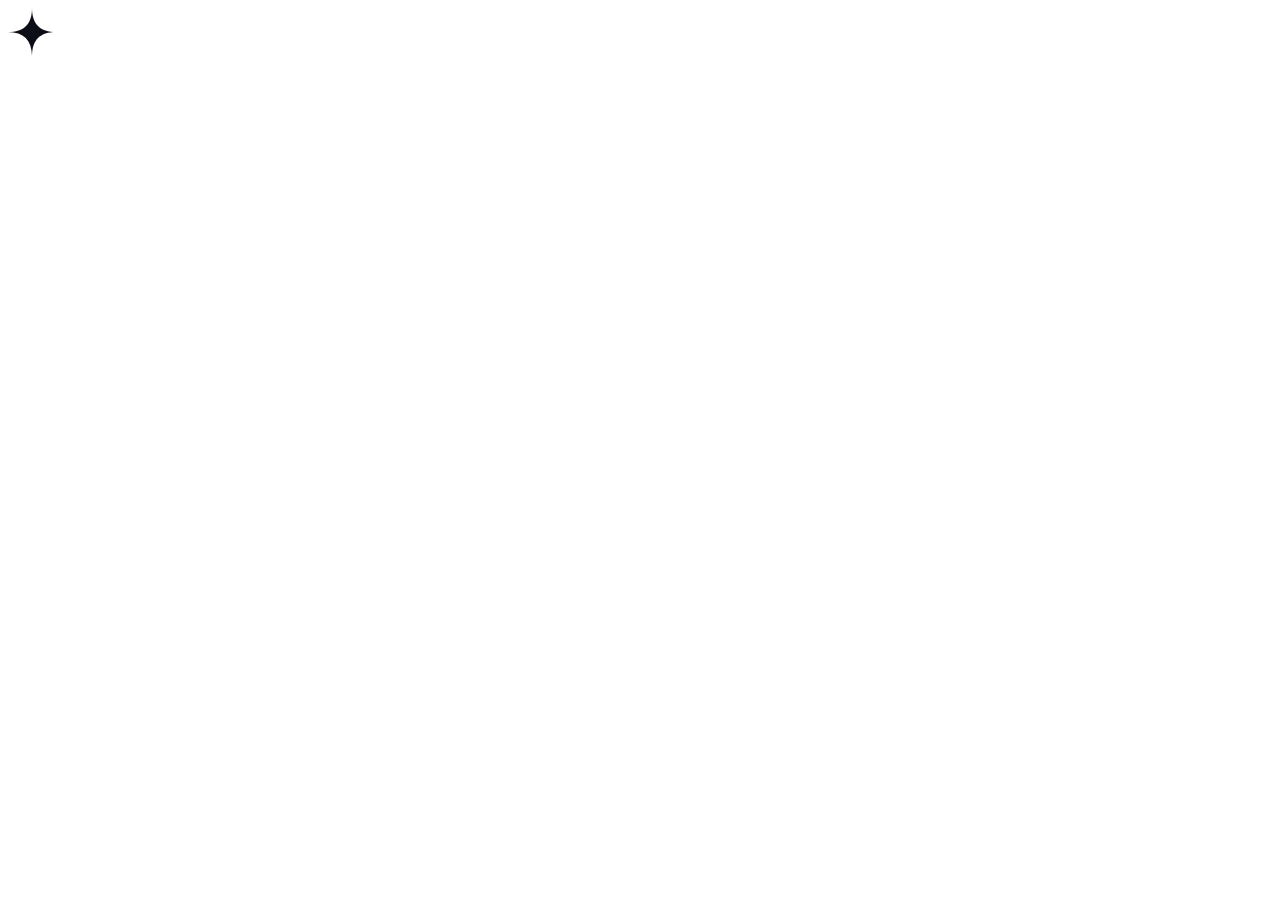
==== index.html @ 9ba0593e "update: adding structures and updating README.md" ====
<!DOCTYPE html>
<html lang="en">
<head>
    <meta charset="UTF-8">
    <meta name="viewport" content="width=device-width, initial-scale=1.0">
    <link rel="stylesheet" href="./css/variables.css">
    <link rel="stylesheet" href="./css/reset.css">
    <link rel="stylesheet" href="./css/styles.css">
    <title>Space Tourism Web</title>
</head>
<body>
    <header>
        <svg xmlns="http://www.w3.org/2000/svg" width="48" height="48">
            <g fill="none" fill-rule="evenodd"><circle cx="24" cy="24" r="24" fill="#FFF"/>
                <path fill="#0B0D17" d="M24 0c0 16-8 24-24 24 15.718.114 23.718 8.114 24 24 0-16 8-24 24-24-16 0-24-8-24-24z"/>
            </g>
        </svg>
    </header>
</body>
</html>
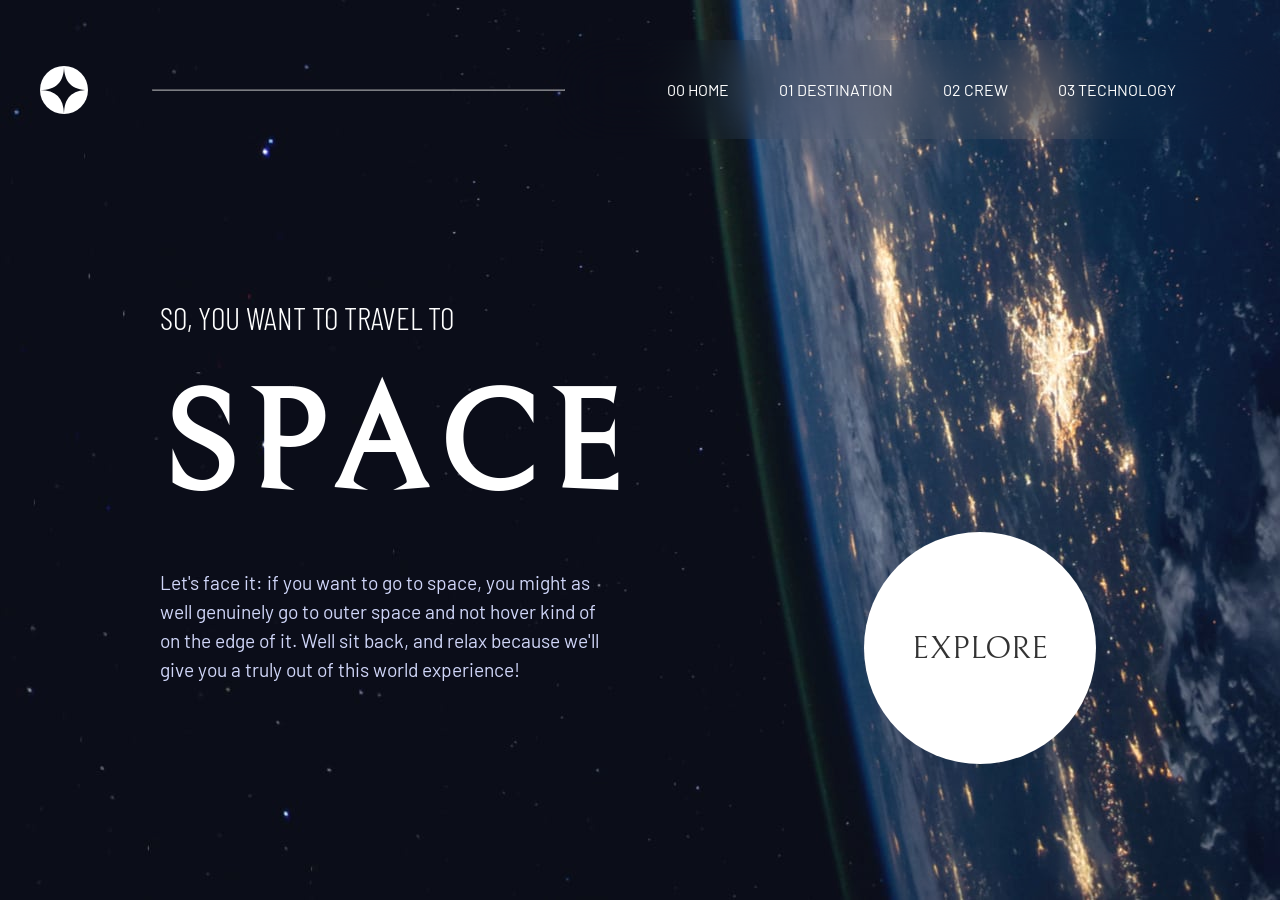
==== commit fee77650: "adding CSS and layout for index.html" ====
--- a/index.html
+++ b/index.html
@@ -3,6 +3,9 @@
 <head>
     <meta charset="UTF-8">
     <meta name="viewport" content="width=device-width, initial-scale=1.0">
+    <link rel="preconnect" href="https://fonts.googleapis.com">
+    <link rel="preconnect" href="https://fonts.gstatic.com" crossorigin>
+    <link href="https://fonts.googleapis.com/css2?family=Bellefair&family=Barlow+Condensed:wght@400;700&family=Barlow&display=swap" rel="stylesheet">
     <link rel="stylesheet" href="./css/variables.css">
     <link rel="stylesheet" href="./css/reset.css">
     <link rel="stylesheet" href="./css/styles.css">
@@ -15,6 +18,38 @@
                 <path fill="#0B0D17" d="M24 0c0 16-8 24-24 24 15.718.114 23.718 8.114 24 24 0-16 8-24 24-24-16 0-24-8-24-24z"/>
             </g>
         </svg>
+
+        <hr class="header-line">
+
+        <nav>
+            <ul>
+                <li>
+                    <a href="index.html">
+                        <span class="nav-number">00</span> HOME</a>
+                </li>
+                <li>
+                    <a href="destination.html">
+                        <span class="nav-number">01</span> DESTINATION</a>
+                </li>
+                <li>
+                    <a href="crew.html">
+                        <span class="nav-number">02</span> CREW</a>
+                </li>
+                <li>
+                    <a href="technology.html">
+                        <span class="nav-number">03</span> TECHNOLOGY</a>
+                </li>
+            </ul>
+        </nav>
     </header>
+
+    <main>
+        <section class="home-text">
+            <p>SO, YOU WANT TO TRAVEL TO</p>
+            <h1>SPACE</h1>
+            <p>Let's face it: if you want to go to space, you might as well genuinely go to outer space and not hover kind of on the edge of it. Well sit back, and relax because we'll give you a truly out of this world experience!</p>
+        </section>
+        <a href="destination.html">EXPLORE</a>
+    </main>
 </body>
 </html>
--- a/css/variables.css
+++ b/css/variables.css
@@ -0,0 +1,9 @@
+:root {
+    --space-bg: #0b0d17;
+    --text-main: #FFFFFF;
+    --text-muted: #d0d6f9;
+    --space-accent: #383b4b;
+    --font-serif: 'Bellefair', serif;
+    --font-condense: 'Barlow Condensed', sans-serif;
+    --font-body: 'Barlow', sans-serif;
+}
--- a/css/styles.css
+++ b/css/styles.css
@@ -0,0 +1,98 @@
+/*HOME*/
+
+body {
+    background-image: url('../assets/home/background-home-desktop.jpg');
+    background-size: cover;
+    background-position: center;
+    min-height: 100vh;
+    display: flex;
+    flex-direction: column;
+}
+
+/*HOME-HEADER*/
+
+header {
+    display: flex;
+    justify-content: space-between;
+    margin: 40px;
+}
+
+header svg {
+    align-self: center;
+}
+
+header nav {
+   background-color: rgba(255, 255, 255, 0.001);
+   backdrop-filter: blur(30px);
+   -webkit-backdrop-filter: blur(30px);
+   padding: 2.5rem 7rem;
+   margin-right: -3rem;
+}
+
+header .header-line {
+    flex: 1;
+    height: 1px;
+    align-self: center;
+    margin-left: 4rem;
+    margin-right: -10px;
+    position: relative;
+    z-index: 2;
+    opacity: 0.5;
+}
+
+header nav ul {
+    display: flex;
+    gap: 50px;
+}
+
+/*HOME-MAIN*/
+
+main {
+    flex: 1;
+    display: flex;
+    align-items: center;
+    justify-content: space-between;
+    padding: 0 10rem;
+    padding-bottom: 6rem;
+    position: relative;
+}
+
+main a {
+    display: flex;
+    justify-content: center;
+    align-items: center;
+    background-color: var(--text-main);
+    color: rgba(0, 0, 0,  0.8);
+    margin-right: 40px;
+    font-size: 2rem;
+    padding: 2rem 3rem;
+    border-radius: 50%;
+    font-family: var(--font-serif);
+    aspect-ratio: 1/1;
+    position: absolute;
+    bottom: 8.5rem;
+    right: 9rem;
+}
+
+main .home-text h1 {
+    margin-left: 1px;
+    margin-bottom: 40px;
+    font-size: 8.9rem;
+    letter-spacing: 10px;
+    font-family: var(--font-serif);
+}
+
+main .home-text p:first-child {
+    margin-bottom: 30px;
+    font-size: 2rem;
+    font-weight: 300;
+    font-family: var(--font-condense);
+}
+
+main .home-text p:last-child {
+    font-size: 1.2rem;
+    max-width: 450px;
+    color: var(--text-muted);
+    line-height: 1.5;
+
+}
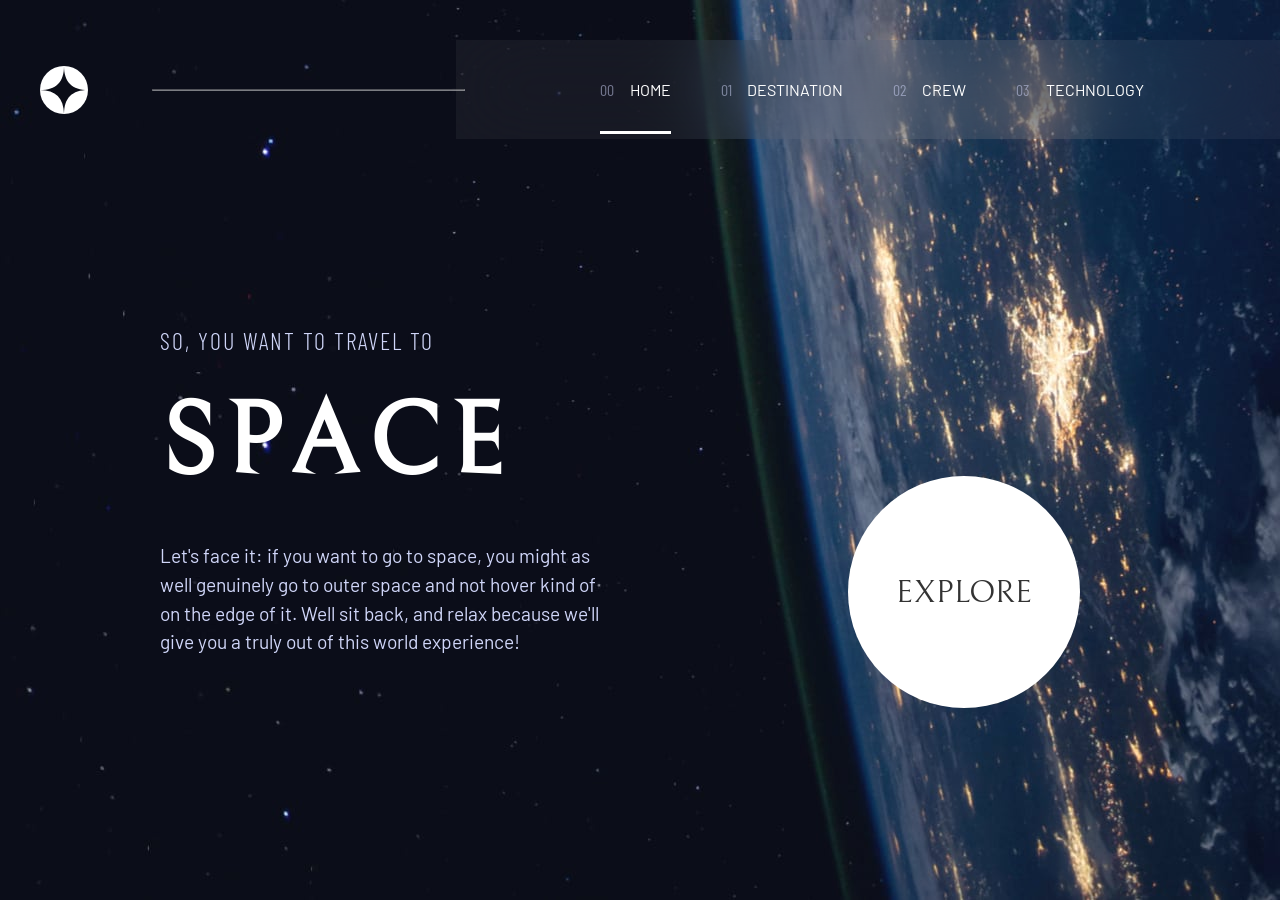
==== commit 9c4fc622: "update: fixing some errors and adding aria" ====
--- a/index.html
+++ b/index.html
@@ -5,51 +5,53 @@
     <meta name="viewport" content="width=device-width, initial-scale=1.0">
     <link rel="preconnect" href="https://fonts.googleapis.com">
     <link rel="preconnect" href="https://fonts.gstatic.com" crossorigin>
-    <link href="https://fonts.googleapis.com/css2?family=Bellefair&family=Barlow+Condensed:wght@400;700&family=Barlow&display=swap" rel="stylesheet">
+    <link href="https://fonts.googleapis.com/css2?family=Bellefair&family=Barlow+Condensed:wght@300;400;700&family=Barlow&display=swap" rel="stylesheet">
     <link rel="stylesheet" href="./css/variables.css">
     <link rel="stylesheet" href="./css/reset.css">
     <link rel="stylesheet" href="./css/styles.css">
     <title>Space Tourism Web</title>
 </head>
-<body>
+<body class="home-body">
     <header>
-        <svg xmlns="http://www.w3.org/2000/svg" width="48" height="48">
+        <svg xmlns="http://www.w3.org/2000/svg" width="48" height="48" aria-label="space-tourism logo" role="img">
             <g fill="none" fill-rule="evenodd"><circle cx="24" cy="24" r="24" fill="#FFF"/>
                 <path fill="#0B0D17" d="M24 0c0 16-8 24-24 24 15.718.114 23.718 8.114 24 24 0-16 8-24 24-24-16 0-24-8-24-24z"/>
             </g>
         </svg>
 
-        <hr class="header-line">
-
-        <nav>
+        <hr class="header-line" aria-hidden="true">
+        <button class="hamburger" aria-label="Open navigation menu" aria-expanded="false" aria-controls="nav-menu">&#9776;</button>
+        <nav aria-label="main navigation">
             <ul>
                 <li>
-                    <a href="index.html">
-                        <span class="nav-number">00</span> HOME</a>
+                    <a href="index.html" class="active" aria-current="page">
+                        <span class="nav-number" aria-hidden="true">00</span> HOME</a>
                 </li>
                 <li>
                     <a href="destination.html">
-                        <span class="nav-number">01</span> DESTINATION</a>
+                        <span class="nav-number" aria-hidden="true">01</span> DESTINATION</a>
                 </li>
                 <li>
                     <a href="crew.html">
-                        <span class="nav-number">02</span> CREW</a>
+                        <span class="nav-number" aria-hidden="true">02</span> CREW</a>
                 </li>
                 <li>
                     <a href="technology.html">
-                        <span class="nav-number">03</span> TECHNOLOGY</a>
+                        <span class="nav-number" aria-hidden="true">03</span> TECHNOLOGY</a>
                 </li>
             </ul>
         </nav>
     </header>
 
-    <main>
+    <main class="home-main" aria-label="home">
         <section class="home-text">
             <p>SO, YOU WANT TO TRAVEL TO</p>
             <h1>SPACE</h1>
             <p>Let's face it: if you want to go to space, you might as well genuinely go to outer space and not hover kind of on the edge of it. Well sit back, and relax because we'll give you a truly out of this world experience!</p>
         </section>
-        <a href="destination.html">EXPLORE</a>
+        <a href="destination.html" class="explore-button" aria-label="Explore destinations">EXPLORE</a>
     </main>
+
+    <script src="./js/main.js"></script>
 </body>
 </html>
--- a/css/styles.css
+++ b/css/styles.css
@@ -1,7 +1,24 @@
+h1, h2 {
+    font-family: var(--font-serif);
+}
+
+p {
+    font-family: var(--font-body);
+    color: var(--text-muted);
+}
+
+.section-number, .nav-number {
+    font-family: var(--font-condense);
+    color: var(--text-muted);
+    opacity: 0.5;
+}
+
+
+
+
 /*HOME*/
 
 body {
-    background-image: url('../assets/home/background-home-desktop.jpg');
     background-size: cover;
     background-position: center;
     min-height: 100vh;
@@ -9,7 +26,11 @@
     flex-direction: column;
 }
 
-/*HOME-HEADER*/
+body.home-body {
+    background-image: url('../assets/home/background-home-desktop.jpg');
+}
+
+/*HEADER*/
 
 header {
     display: flex;
@@ -21,12 +42,20 @@
     align-self: center;
 }
 
+header button {
+    display: none;
+}
+
 header nav {
-   background-color: rgba(255, 255, 255, 0.001);
-   backdrop-filter: blur(30px);
+   background-color: rgba(255, 255, 255, 0.05);
+   backdrop-filter: blur(40px);
    -webkit-backdrop-filter: blur(30px);
-   padding: 2.5rem 7rem;
+   padding: 2.5rem 9rem;
    margin-right: -3rem;
+}
+
+header .nav-number {
+    margin-right: 0.8rem;
 }
 
 header .header-line {
@@ -34,20 +63,29 @@
     height: 1px;
     align-self: center;
     margin-left: 4rem;
-    margin-right: -10px;
+    margin-right: -0.6rem;
     position: relative;
     z-index: 2;
     opacity: 0.5;
 }
 
+header button {
+    display: none;
+}
+
 header nav ul {
     display: flex;
     gap: 50px;
 }
 
+header nav ul li a.active {
+    padding-bottom: 2rem;
+    border-bottom: 3px solid white;
+}
+
 /*HOME-MAIN*/
 
-main {
+.home-main {
     flex: 1;
     display: flex;
     align-items: center;
@@ -57,42 +95,706 @@
     position: relative;
 }
 
-main a {
+.home-main .explore-button {
     display: flex;
     justify-content: center;
     align-items: center;
+    align-self: flex-end;
     background-color: var(--text-main);
     color: rgba(0, 0, 0,  0.8);
-    margin-right: 40px;
+    margin: auto 40px 6rem 0;
     font-size: 2rem;
     padding: 2rem 3rem;
     border-radius: 50%;
     font-family: var(--font-serif);
     aspect-ratio: 1/1;
-    position: absolute;
-    bottom: 8.5rem;
-    right: 9rem;
-}
-
-main .home-text h1 {
+}
+
+.home-main .home-text h1 {
     margin-left: 1px;
     margin-bottom: 40px;
-    font-size: 8.9rem;
+    font-size: clamp(3rem, 8vw, 9rem);
     letter-spacing: 10px;
     font-family: var(--font-serif);
 }
 
-main .home-text p:first-child {
+.home-main .home-text p:first-child {
     margin-bottom: 30px;
-    font-size: 2rem;
+    font-size: 1.5rem;
+    letter-spacing: 2px;
     font-weight: 300;
     font-family: var(--font-condense);
 }
 
-main .home-text p:last-child {
+.home-main .home-text p:last-child {
     font-size: 1.2rem;
     max-width: 450px;
     color: var(--text-muted);
     line-height: 1.5;
 
-}+}
+
+
+
+/*DESTINATION*/
+
+body.destination-body {
+    background-image: url('../assets/destination/background-destination-desktop.jpg')
+}
+
+#planet-img {
+    transition: opacity 0.25s ease;
+}
+
+#planet-name {
+    text-transform: uppercase;
+}
+
+.destination-main {
+    display: flex;
+    gap: 50px;
+    padding: 0 10rem;
+}
+
+.section-number {
+    margin-right: 1.5rem;
+}
+
+.destination-main .destination-option {
+    display: flex;
+    flex-direction: column;
+    flex: 1;
+    align-items: center;
+}
+
+.destination-main .destination-stats {
+    display: flex;
+    gap: 6rem;
+}
+
+.destination-main .destination-description {
+    flex: 1;
+    max-width: clamp(300px, 35vw, 450px);
+    margin-top: 70px;
+    display: flex; 
+    flex-direction: column; 
+    justify-content: center;
+}
+
+.destination-main .destination-option img {
+    width: clamp(200px, 30vw, 480px);
+    height: clamp(200px, 30vw, 480px);
+    object-fit: contain;
+}
+
+.destination-option .section-number {
+    color: var(--text-muted);
+    margin-right: 1.5rem;
+
+}
+
+.destination-option h1 {
+    margin-bottom: 3.8rem;
+    align-self: flex-start;
+}
+
+.destination-description h2 {
+    margin-bottom: 1.6rem;
+    font-size: clamp(3rem, 6vw, 6.25rem);
+    font-family: var(--font-serif);
+}
+
+.destination-description p {
+    margin-bottom: 2.5rem;
+    font-size: 1.14rem;
+    line-height: 1.5;
+}
+
+.destination-description hr {
+    margin-bottom: 2rem;
+}
+
+.destination-stats .distance p:first-child, .destination-stats .time p:first-child {
+    margin: 0 0 10px 0;
+    font-size: 0.9rem;
+}
+
+.destination-stats .distance p:last-child, .destination-stats .time p:last-child {
+    text-transform: uppercase;
+    font-family: var(--font-serif);
+    font-size: 1.5rem;
+}
+
+
+.destination-main .destination-description .planet-choice ul {
+    display: flex;
+    gap: 40px;
+    margin-bottom: 2.5rem;
+}
+
+.destination-main .destination-description .planet-choice ul li a.active {
+    border-bottom: 3px solid white;
+    padding-bottom: 8px;
+}
+
+/*CREW*/
+
+body.crew-body {
+    background-image: url(../assets/crew/background-crew-desktop.jpg)
+}
+
+
+.crew-main {
+    display: flex;
+    gap: 10rem;
+    align-items: flex-end;
+    padding: 2rem 10rem 0 10rem;
+    position: relative;
+}
+
+#crew-name {
+    text-transform: uppercase;
+}
+
+#crew-role {
+    text-transform: uppercase;
+}
+
+.crew-main .title-section {
+    position: absolute;
+    top: 1rem;
+}
+.crew-main .crew-description {
+    display: flex;
+    flex-direction: column;
+    max-width: 500px;
+    align-self: center;
+    margin-top: 5rem;
+}
+
+.crew-description .crew-occupation {
+    margin-bottom: 1rem;
+    letter-spacing: 2px;
+    font-size: 1.3rem;
+}
+
+.crew-description h2 {
+    margin-bottom: 1.5rem;
+    font-size: 3rem;
+}
+
+.crew-description .crew-bio{
+    font-size: 1.1rem;
+    max-width: 450px;
+}
+
+.crew-main .crew-image img {
+    object-fit: contain;
+    width: clamp(300px, 40vw, 550px);
+    height: 600px;
+    object-position: bottom;
+    transition: opacity 0.25s ease;
+}
+
+.crew-main .crew-description ul {
+    display: flex;
+    gap: 20px;
+    margin-top: 5rem;
+    padding-top: 1rem;
+}
+
+.crew-description .crew-option ul li a{
+    opacity: 0.5;
+    transition: opacity 0.3s ease, transform 0.3s ease;
+    display: inline-block;
+}
+
+.crew-description .crew-option ul li a.active {
+    transform: scale(1.5);
+    opacity: 1;
+}
+
+/*TECHNOLOGY*/
+body.technology-body {
+    background-image: url('../assets/technology/background-technology-desktop.jpg')
+}
+
+.technology-main {
+    padding: 0 10rem;
+    display: flex;
+    flex-direction: column;
+}
+
+#technology-name {
+    text-transform: uppercase;
+}
+
+.technology-content {
+    display: flex;
+    align-items: center;
+    justify-content: space-between;
+    gap: 5rem;
+    padding: 1rem
+}
+
+.technology-main .title-section {
+    margin-bottom: 0.1rem;
+}
+
+
+.technology-content .technology-description {
+    max-width: 450px;
+}
+
+.technology-images img {
+    border-radius: 8px;
+    width: clamp(300px, 35vw, 500px);
+    height: clamp(400px, 70vh, 700px);
+    object-fit: cover;
+    transition: opacity 0.3s ease;
+}
+
+.technology-content .technology-list ul {
+    display: flex;
+    flex-direction: column;
+    gap: 4.9rem;
+}
+
+.technology-description .technology-title {
+    margin-bottom: 1rem;
+}
+
+.technology-description h2 {
+    margin-bottom: 1.5rem;
+    font-size: 2.7rem;
+    letter-spacing: 5px;
+}
+
+.technology-description .technology-explanation {
+    line-height: 1.5;
+    font-size: 1.1rem;
+}
+
+.technology-list ul li a {
+    font-size: 1.1rem;
+    font-weight: 600;
+    border: 1px solid white;
+    padding: 20px 25px;
+    border-radius: 50%;
+}
+
+.technology-list ul li a.active {
+    background-color: white;
+    color: black;
+}
+
+@media (max-width: 768px) {
+    /*HEADER*/
+    header {
+        margin: 0 20px 20px 20px;
+    }
+
+    header .header-line {
+        display: none;
+    }
+
+    header nav {
+        padding: 2rem 4rem;
+    }
+
+    header nav ul {
+        gap: 20px;
+    }
+
+    header nav ul li a {
+        font-family: var(--font-condense);
+        font-size: 0.9rem;
+        font-weight: 400;
+        letter-spacing: 3px;
+    }
+
+    .nav-number {
+        display: none;
+    }
+
+    /*HOME*/
+
+    body.home-body {
+        background-image: url('../assets/home/background-home-tablet.jpg')
+    }
+
+    .home-main {
+        flex-direction: column;
+        text-align: center;
+        align-items: center;
+        padding: 0 3rem;
+        gap: 40px;
+        margin: 4rem;
+    }
+
+    .home-main .explore-button {
+        align-self: center;
+        padding: 1.5rem 2rem;
+        margin: 3rem 20px 20px 20px;
+    }
+
+    .home-main .home-text h1 {
+        font-size: 9rem;
+    }
+
+    .home-main .home-text p:last-child {
+        font-size: 1.1rem;
+        margin: 0 20px 20px 20px;
+    }
+
+    /*DESTINATION*/
+
+    body.destination-body {
+        background-image: url('../assets/destination/background-destination-tablet.jpg')
+    }
+
+    .destination-main, .destination-option, .destination-description {
+        flex-direction: column;
+        align-items: center;
+        text-align: center;
+    }
+
+    .destination-main {
+        padding: 0;
+    }
+
+    #planet-img {
+        width: clamp(200px, 80vh, 350px);
+        height: clamp(200px, 80vh, 350px);
+    }
+
+    .destination-option {
+        width: 100%;
+        padding-left: 2rem;
+    }
+
+    .destination-option h1 {
+        align-self: flex-start;
+        margin-right: auto;
+        text-align: left;
+        margin-top: 3rem;
+        font-size: 1.5rem;
+    }
+
+    .destination-stats .distance p,
+    .destination-stats .time p {
+        white-space: nowrap;
+    }
+
+    /*CREW*/
+
+    body.crew-body {
+        background-image: url('../assets/crew/background-crew-tablet.jpg')
+    }
+    .crew-main {
+        flex-direction: column;
+        align-items: center;
+        padding: 2rem 3rem;
+        text-align: center;
+    }
+
+    .crew-description {
+        align-items: center;
+    }
+
+    #crew-image {
+        width: 80vw;
+        height: auto;
+        object-fit: cover;
+        object-position: top;
+        order: 2;
+    }
+
+    .crew-main h1 {
+        padding: 0;
+        margin-top: 2rem;
+        align-self: flex-start;
+        margin-right: auto;
+        font-size: 1.5rem;
+        text-align: left;
+    }
+
+    /*TECHNOLOGY*/
+
+    body.technology-body {
+        background-image: url('../assets/technology/background-technology-tablet.jpg')
+    }
+
+    .technology-main {
+        padding: 0;
+    }
+
+    .technology-content {
+        flex-direction: column;
+        align-items: center;
+    }
+
+    .technology-images {
+        width: 100%;
+        order: -1;
+    }
+
+    .technology-images img {
+        width: 100%;
+        height: clamp(200px, 80vh, 600px);
+        object-fit: cover;
+        padding-left: 0.5rem;
+    }
+
+    .technology-main h1 {
+        padding: 3rem;
+        align-self: flex-start;
+        margin-right: auto;
+        font-size: 1.5rem;
+        text-align: left;
+    }
+
+    .technology-description {
+        display: block;
+        text-align: center;
+    }
+
+    .technology-description p:last-child {
+        font-size: 1.2rem;
+    }
+
+    .technology-content .technology-list ul {
+        flex-direction: row;
+        gap: 2rem;
+    }
+
+    .technology-content .technology-list ul li a {
+        font-size: 1.1rem;
+    }
+
+
+
+
+
+}
+
+@media (max-width: 480px) {
+
+    * {
+        margin: 0;
+        padding: 0;
+    }
+
+    /*HEADER*/
+
+    header {
+        padding: 0.9rem;
+    }
+
+    header nav {
+        display: none;
+    }
+
+    header nav.open {
+        display: block;
+        padding: 1rem;
+    }
+
+    header .header-line {
+        display: none;
+    }
+
+    .hamburger {
+        display: block;
+        font-size: 1.5rem;
+        color: var(--text-muted);
+    }
+
+    header nav ul li a {
+    font-size: 13px;
+    }
+
+    header nav ul li a.active {
+    padding-bottom: 1rem;
+    border-bottom: 3px solid white;
+    }
+
+    /*HOME*/
+
+    body.home-body {
+        background-image: url(../assets/home/background-home-mobile.jpg);
+    }
+
+    .home-main .home-text h1 {
+        font-size: 5rem;
+    }
+
+    .home-main .home-text p:last-child {
+    font-size: 1rem;
+    margin: 0;
+    color: var(--text-muted);
+    line-height: 1.3;
+    }
+
+    /*DESTINATION*/
+
+    body.destination-body {
+        background-image: url(../assets/destination/background-destination-mobile.jpg);
+    }
+
+    .destination-option h1 {
+        margin: 20px 40px 30px 40px;
+    }
+
+    #planet-img {
+        width: clamp(300px, 30vw, 480px);
+        height: clamp(300px, 30vw, 480px);
+        object-fit: contain;
+        margin-right: 20px;
+    }
+
+    .destination-main .destination-description {
+        margin-top: 10px;
+        max-width: 70%;
+    }
+
+    .destination-description p {
+        margin-bottom: 2.5rem;
+        font-size: 1rem;
+        line-height: 1.5;
+        width: 100%;
+    }
+
+    .destination-description hr {
+        display: block;
+        width: 100%;
+        opacity: 0.3;
+    }
+
+    /*CREW*/
+
+    body.crew-body {
+        background-image: url(../assets/crew/background-crew-mobile.jpg);
+    }
+
+    .crew-main {
+        flex-direction: column;
+        align-items: center;
+        padding: 0;
+        gap: 0;
+        position: static;
+    }
+
+    .crew-main h1 {
+        order: 1;
+        align-self: center;
+        margin: 0;
+        padding: 0;
+        position: static !important;
+    }
+
+    .crew-image {
+        order: 2;
+        width: 100%;
+        height: 200px;
+        margin-top: 2rem;
+        display: flex;
+        justify-content: center;
+    }
+
+    #crew-image {
+        width: 70%;
+        height: 380px;
+        object-fit: contain;
+        object-position: top center;
+    }
+
+    .crew-description {
+        order: 3;
+        align-items: center;
+        text-align: center;
+        padding: 2rem 1.5rem;
+    }
+
+    .crew-option {
+        order: -1;
+        margin-bottom: 2rem;
+    }
+
+    .crew-description ul {
+        margin-top: 2rem;
+    }
+
+    .crew-description h2 {
+        font-size: 2rem;
+        margin: 0;
+    }
+
+    .crew-description .crew-bio {
+        padding: 2rem;
+        font-size: 1.1rem;
+        line-height: 1.5;
+    }
+
+    /*TECHNOLOGY*/
+
+    body.technology-body {
+        background-image: url('../assets/technology/background-technology-mobile.jpg');
+    }
+
+    .technology-main {
+        padding: 0;
+        margin: 0;
+    }
+
+    
+    .technology-content {
+        padding: 0.2rem;
+        gap: 3rem;
+    }
+
+    .technology-main h1 {
+        text-align: center;
+        padding: 1.4rem;
+        margin-left: auto;
+    }
+
+    #technology-image {
+        width: 100%;
+        height: clamp(200px, 80vh, 200px);
+        object-fit: cover;
+        margin: 0;
+    }
+
+    .technology-description h2 {
+        font-size: 2rem;
+        margin-bottom: 5px;
+    }
+
+    .technology-description p:last-child {
+        font-size: 1rem;
+        padding: 0.5rem;
+        line-height: 1.8;
+    }
+
+    .technology-list ul li a {
+        padding: 0.5rem 1rem;
+        font-size: 3rem;
+    }
+
+
+
+
+
+
+
+
+
+}
+
+
+
+
+
+
+
